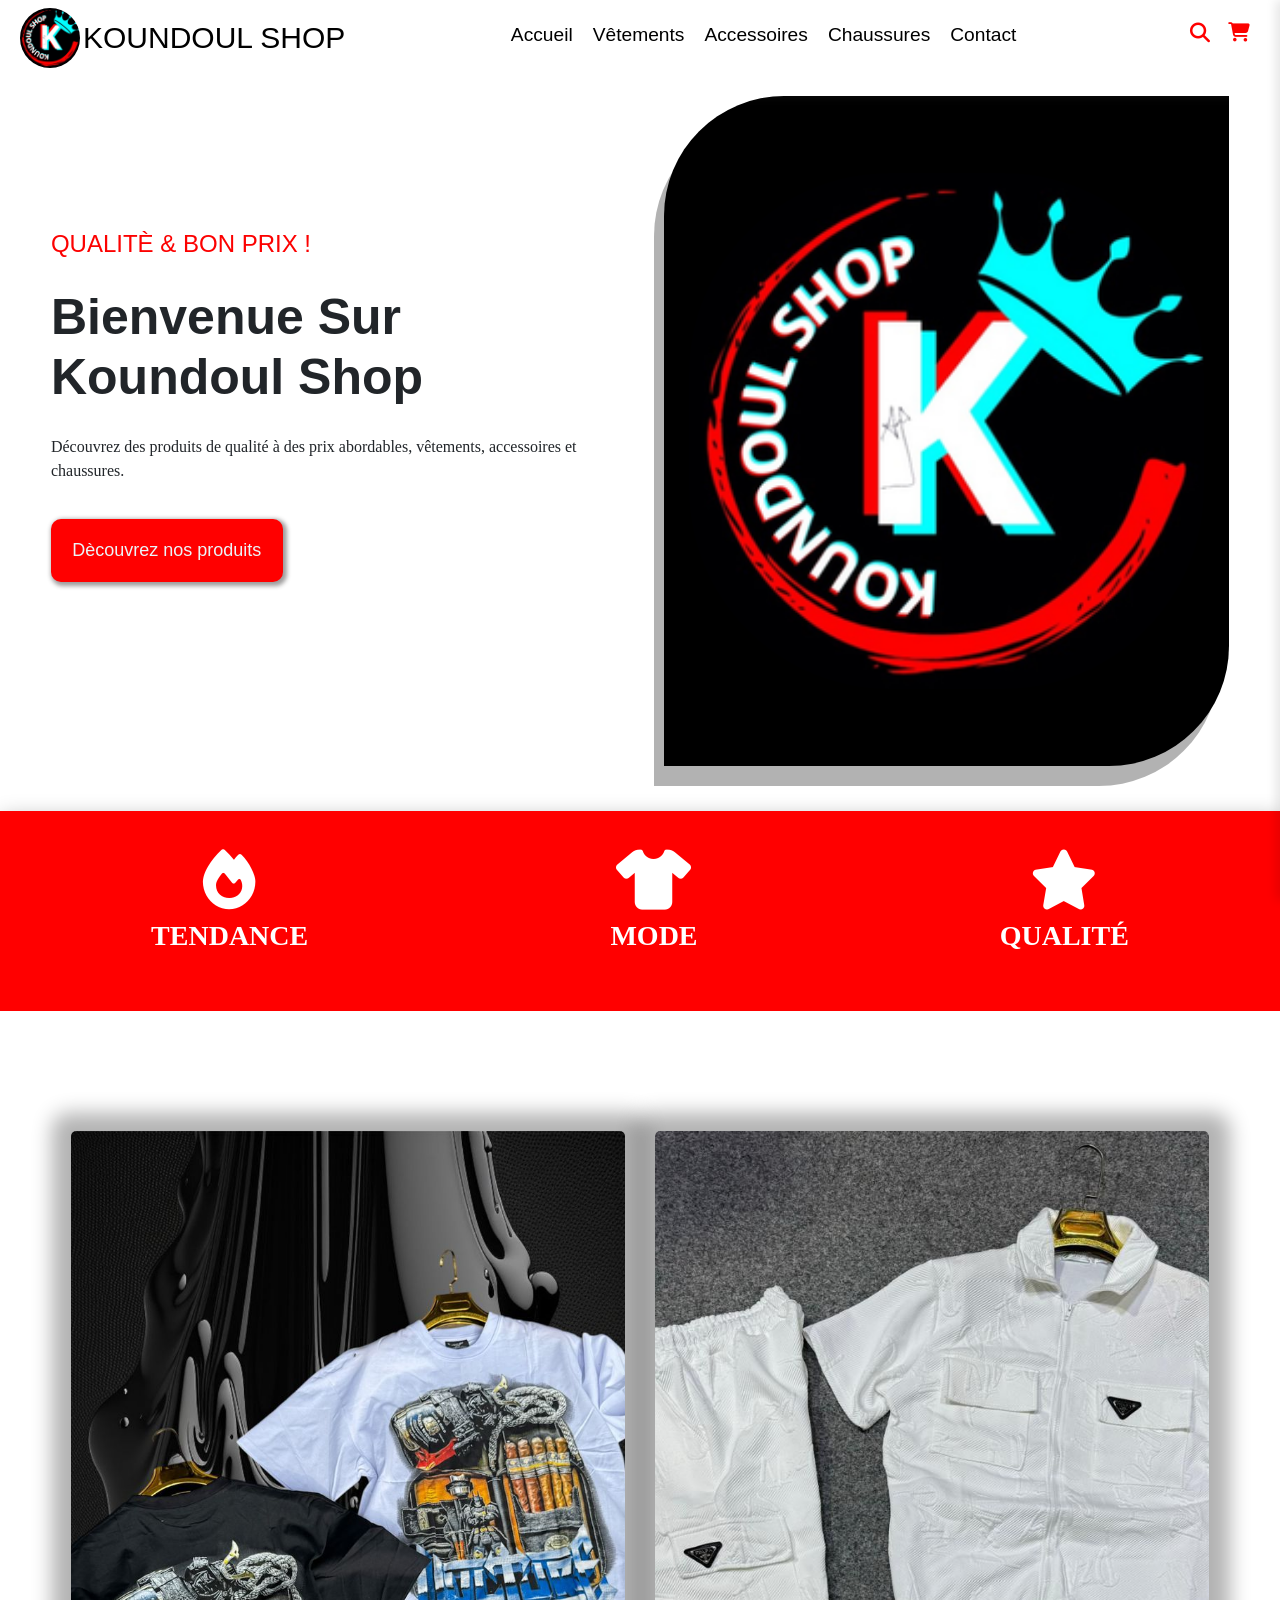
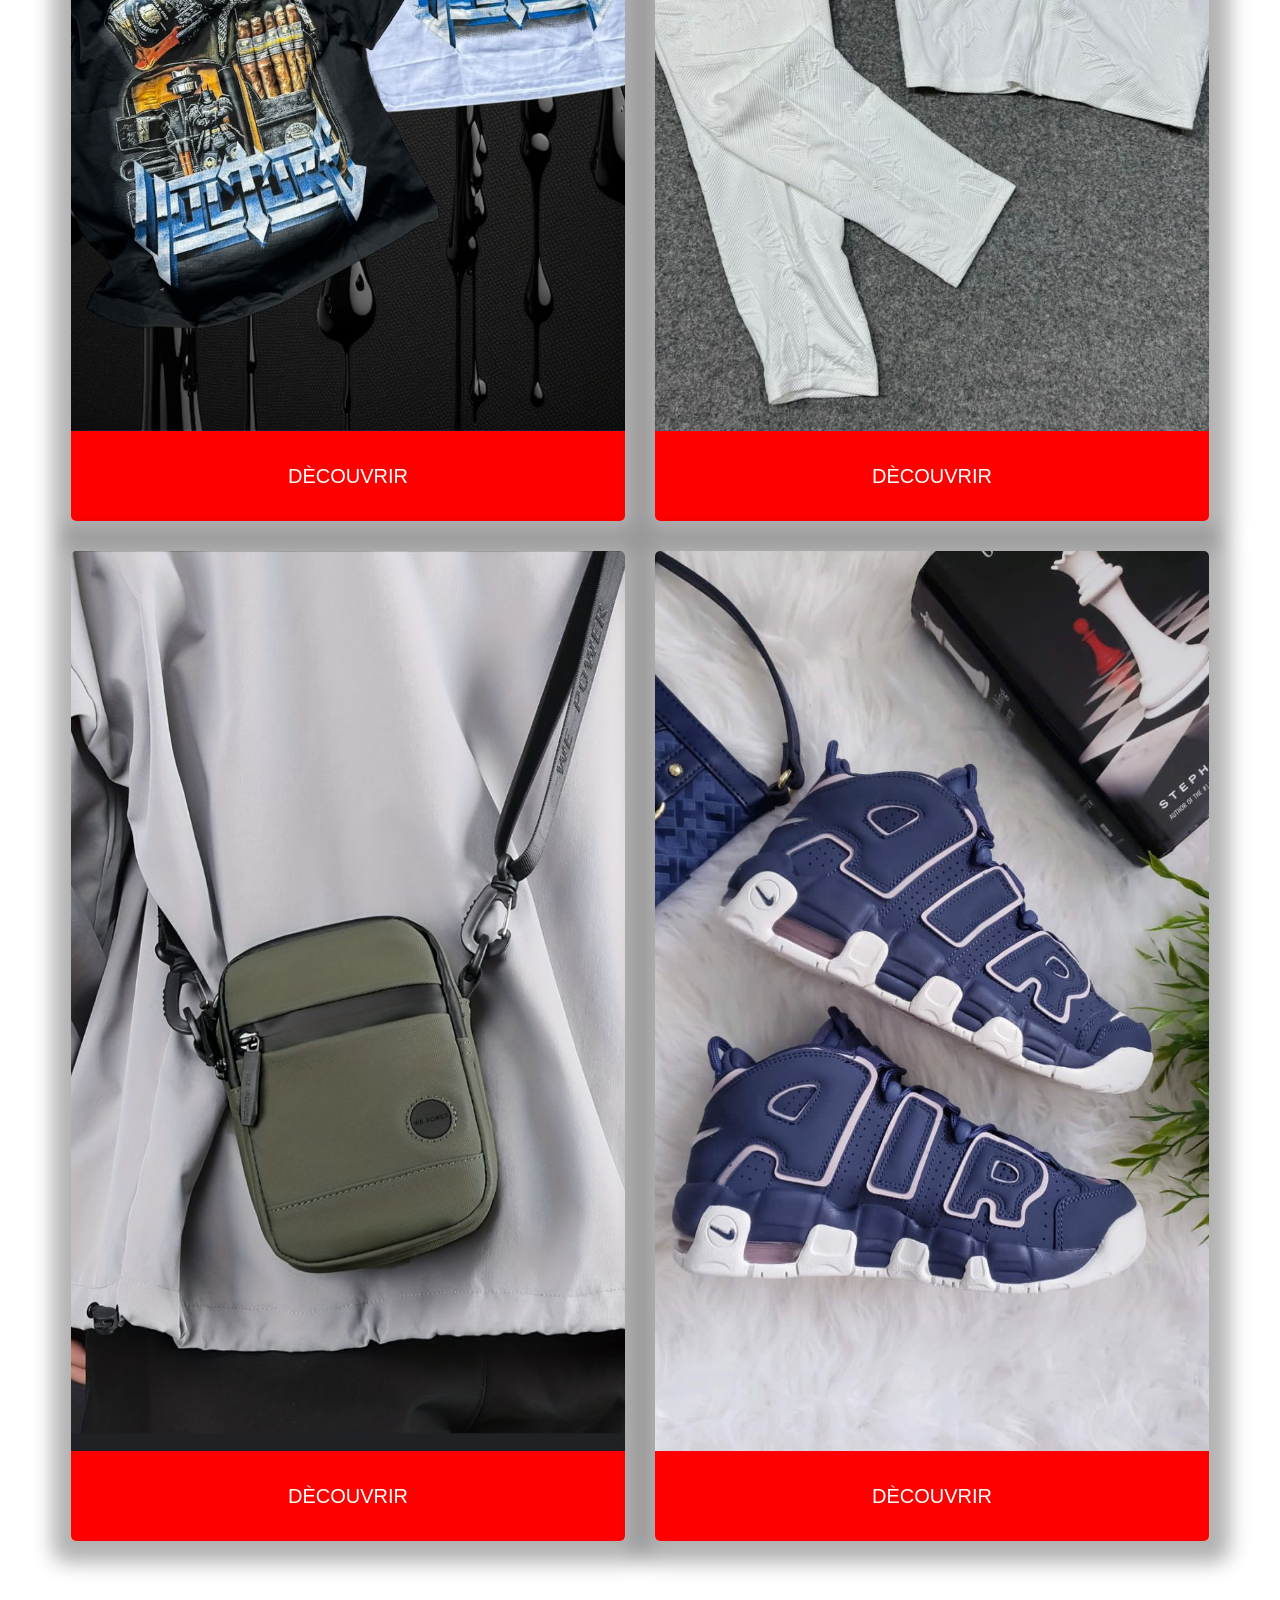
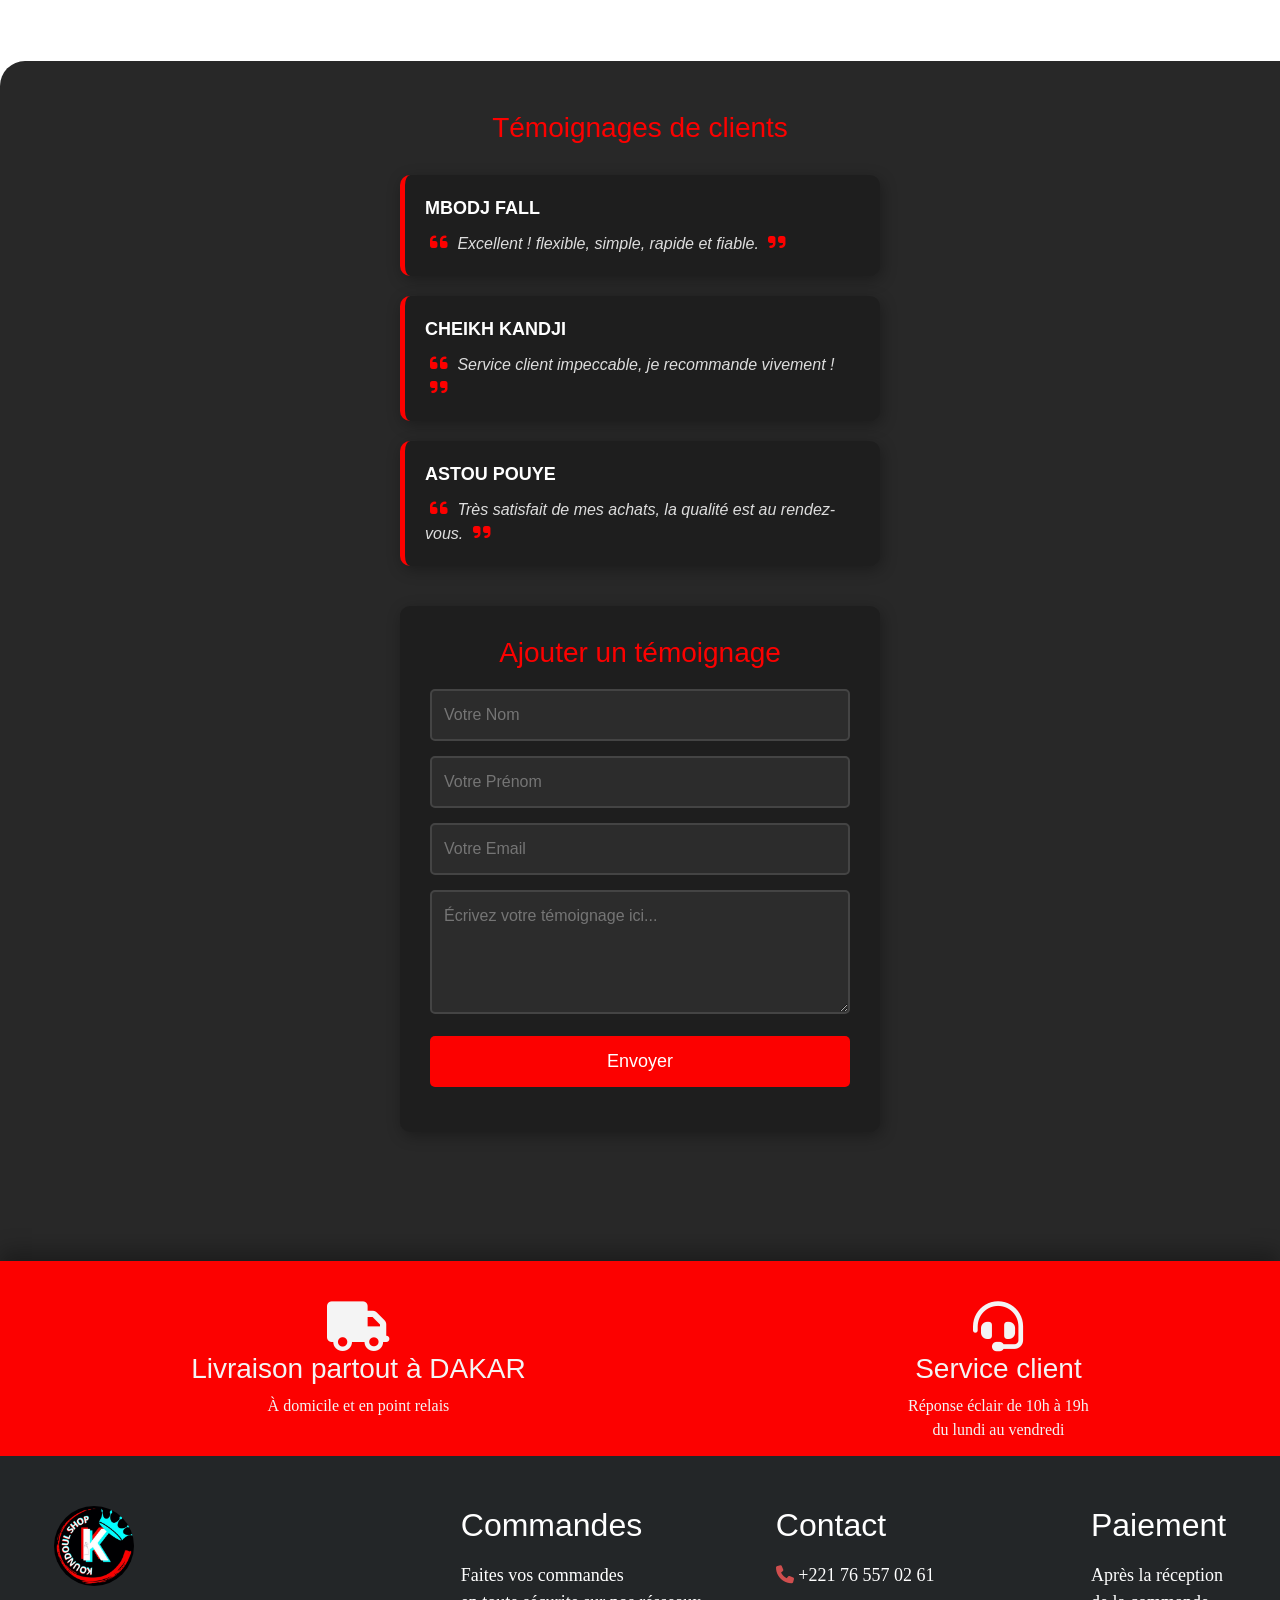
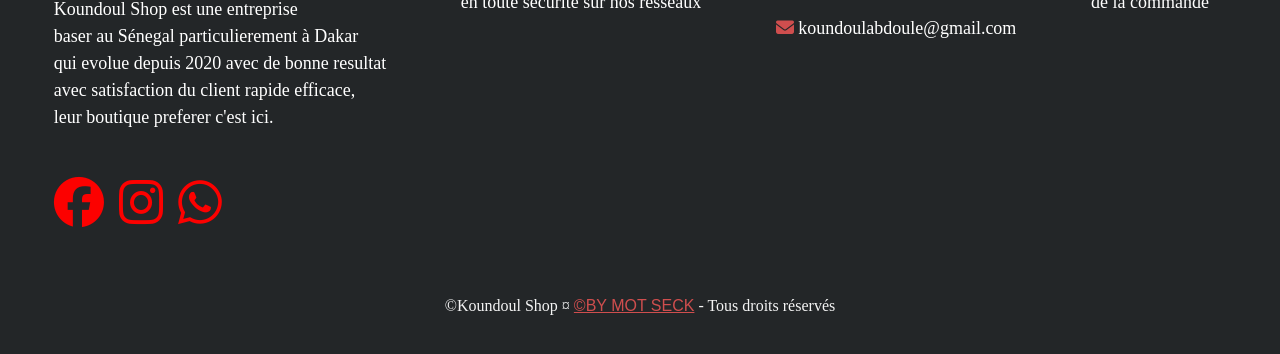
==== index.html @ 7e9d6e84 "ajout" ====
<!DOCTYPE html>
<html lang="fr">
<head>
    <meta charset="UTF-8">
    <meta name="viewport" content="width=device-width, initial-scale=1.0">
    <title>Koundoul Shop</title>
    <link rel="icon" href="photo/icon_koundoul_Shop.ico" type="image/x-icon">
    <link rel="stylesheet" href="css/global.css">
    <link rel="stylesheet" href="css/header.css">
    <link rel="stylesheet" href="css/footer.css">
    <link rel="stylesheet" href="css/accueil.css">
    <link rel="stylesheet" href="https://cdnjs.cloudflare.com/ajax/libs/font-awesome/6.5.1/css/all.min.css">
    <link rel="stylesheet" href="https://cdn.jsdelivr.net/npm/bootstrap@5.3.0/dist/css/bootstrap.min.css">
    <link rel="preconnect" href="https://fonts.googleapis.com">
    <link rel="preconnect" href="https://fonts.gstatic.com" crossorigin>
    <link href="https://fonts.googleapis.com/css2?family=Poppins:wght@300;400;700&display=swap" rel="stylesheet">

</head>
<body>
    <!-- En-tête  -->
    <header >
        <div class="header_button_link">
        <div class="logo_name">
            <div><a href="pages/pageAccueil.php"><img src="photo/icon_koundoul_Shop.ico" alt="Logo de Koundoul Shop" class="logo" ></a></div>
            <h1><a href="pages/pageAccueil.php">KOUNDOUL SHOP</a></h1>
        </div>
        <div>
            <nav>
                <ul class="link_button_position">
                    <li><a href="pages/pageAccueil.php">Accueil</a></li>
                    <li><a href="pages/pageVetement.php"></i> Vêtements</a></li>
                    <li><a href="pages/pageAccessoires.php"></i> Accessoires</a></li>
                    <li><a href="pages/pageChaussures.php"></i> Chaussures</a></li>
                    <li><a href="#contact"></i> Contact</a></li>
                </ul>
           </nav>            
        </div>
        <div>
            <ul class="link_button_position">
                <li>
                    <div class="search-container">
                        <i class="fas fa-search search-icon" id="search-toggle"></i>
                        <!-- Tiroir de recherche -->
                        <div id="searchDrawer" class="search-drawer">
                            <div class="search-header">
                                <i class="fas fa-search search-icon"></i>
                                <input type="text" id="searchInput" placeholder="Rechercher un produit...">
                                <i class="fas fa-times close-search" onclick="closeSearchDrawer()"></i>
                            </div>
                            <div class="search-content">
                                <div class="search-results" id="searchResults"></div>
                            </div>
                            <div class="search-footer">
                                <p>🔥 Trouvez votre style avec Koundoul Shop ! 🔥</p>
                            </div>
                        </div>
                        <!-- Overlay pour assombrir l’écran -->
                        <div id="searchOverlay" class="search-overlay" onclick="closeSearchDrawer()"></div>
                    </div>
                </li>
                <li><a href="pages/pagePanier.php"><i class="fas fa-shopping-cart"></i></a></li>
            </ul>
        </div>
        <div class="mobile-link">
        <!-- Barre de recherche pour mobile -->
        <div class="search-container-mobile">
            <i class="fas fa-search search-icon" id="search-toggle-mobile" onclick="openSearchDrawerMobile()"></i>
            
            <!-- Tiroir de recherche -->
            <div id="searchDrawerMobile" class="search-drawer-mobile">
                <div class="search-header">
                    <i class="fas fa-search search-icon"></i>
                    <input type="text" id="searchInputMobile" placeholder="Rechercher un produit...">
                    <i class="fas fa-times close-search" onclick="closeSearchDrawerMobile()"></i>
                </div>
                <div class="search-content">
                    <div class="search-results" id="searchResultsMobile"></div>
                </div>
                <div class="search-footer">
                    <p>🔥 Trouvez votre style avec Koundoul Shop ! 🔥</p>
                </div>
            </div>
            <script>
                // Gestion du tiroir de recherche mobile
                function openSearchDrawerMobile() {
                    document.getElementById("searchDrawerMobile").classList.add("active");
                    document.getElementById("searchOverlayMobile").classList.add("active");
                    document.body.classList.add("no-scroll");
                }
                
                function closeSearchDrawerMobile() {
                    document.getElementById("searchDrawerMobile").classList.remove("active");
                    document.getElementById("searchOverlayMobile").classList.remove("active");
                    document.body.classList.remove("no-scroll");
                }
                
                // Recherche dynamique
                document.getElementById("searchInputMobile").addEventListener("input", async function () {
                    const query = this.value.trim();
                    const searchResults = document.getElementById("searchResultsMobile");
                    
                    if (query.length === 0) {
                        searchResults.innerHTML = "";
                        return;
                    }
                    
                    try {
                        const response = await fetch(`http://localhost:5000/search?query=${query}`);
                        const products = await response.json();
                        
                        if (products.length === 0) {
                            searchResults.innerHTML = "<p style='padding:10px;'>Aucun produit trouvé</p>";
                            return;
                        }
                        
                        searchResults.innerHTML = products.map(product => `
                            <div class="result-item" ">
                                <a href="product.html?image=${product.image}&nom=${product.nom}&prix=${product.prix}">
                                    <img src="${product.image}" alt="${product.nom}">
                                    <span>${product.nom} - ${product.prix} FCFA</span>
                                </a>
                            </div>
                        `).join("");
                    } catch (error) {
                        console.error("Erreur lors de la recherche :", error);
                    }
                });
                </script>
        </div>
        <!-- Icône du menu mobile (trois barres) -->
        <div class="menu-icon" onclick="openMenu()">
            <i class="fas fa-bars"></i>
        </div>
        </div>
        <!-- Menu mobile caché au départ -->
        <div id="mobile-menu" class="mobile-menu">
            <div class="close-btn" onclick="closeMenu()">&times;</div>
            <div>
                <ul class="mobile-menu_link">
                    <li><a href="pages/pageAccueil.php"><i class="fas fa-home"></i> Accueil</a></li>
                    <li><a href="pages/pageVetement.php"><i class="fas fa-tshirt"></i> Vêtements</a></li>
                    <li><a href="pages/pageAccessoires.php"><i class="fas fa-cogs"></i> Accessoires</a></li>
                    <li><a href="pages/pageChaussures.php"><i class="fas fa-shoe-prints"></i> Chaussures</a></li>
                    <li><a href="pages/pagePanier.php"><i class="fas fa-shopping-cart"></i> Panier</a></li>
                </ul>
            </div>
            <div>
                <ul>
                    <li><a href="#contact"><i class="fas fa-address-book"></i> Contact</a></li>
                    <li><a href="#aboutUs"><i class="fas fa-info-circle"></i> À propos</a></li>
                </ul>
            </div>
        </div>


        </div>
    </div>
    </header>

    <div class="aside_welcome reveal">
        <div class="aside_welcome_text">
            <h4>QUALITÈ & BON PRIX !</h4>
            <h1>Bienvenue Sur Koundoul Shop</h1>
            <p>Découvrez des produits de qualité à des prix abordables, vêtements, accessoires et chaussures.</p>
            <a href="#galery">
                <button>Dècouvrez nos produits</button>
            </a>
        </div>
        <div class="aside_welcome_image"><img src="photo/icon_koundoul_Shop.ico" alt="logo de Koundoul Shop"></div>
    </div>
    <div class="bande_rouge reveal">
        <div class="bande_slide active">
            <div class="bande_item">
                <i class="fas fa-fire"></i>  
                <p>TENDANCE</p>
            </div>
        </div>
        <div class="bande_slide">
            <div class="bande_item">
                <i class="fas fa-tshirt"></i>  
                <p>MODE</p>
            </div>
        </div>
        <div class="bande_slide">
            <div class="bande_item">
                <i class="fas fa-star"></i> 
                <p>QUALITÉ</p>
            </div>
        </div>
            <!-- Indicateurs -->
        <div class="bande_rouge_dots">
            <span class="bande_rouge_dot"></span>
            <span class="bande_rouge_dot"></span>
            <span class="bande_rouge_dot"></span>
        </div>
    </div>
    <div class="container_black reveal" id="galery">
        <div class="container_galery reveal">
            <div class="container_galery_div reveal">
                <div class="container_galery_div_pic">
                    <a href="pages/pageVetement.php"><img src="photo/vetements/t-shirt/T-SHIRT.jpg" alt="PIC T-SHIRT" ></a>
                </div>
                <div class="container_galery_div_link">
                    <a href="pages/pageVetement.php">
                       <button>DÈCOUVRIR</button>
                    </a>
                </div>
            </div>
            <div class="container_galery_div reveal">
                <div class="container_galery_div_pic">
                    <a href="pages/pageVetement.php"><img src="photo/vetements/tenu/ENSEMBLE.jpg" alt="PIC ENSEMBLE" ></a>
                </div>
                <div class="container_galery_div_link">
                    <a href="pages/pageVetement.php">
                        <button>DÈCOUVRIR</button>
                    </a>
                </div>
            </div>
            <div class="container_galery_div reveal">
                <div class="container_galery_div_pic">
                    <a href="pages/pageAccessoires.php"><img src="photo/accessoires/accessoires-1.jpg" alt="PIC Accessoires" ></a>
                </div>
                <div class="container_galery_div_link">
                    <a href="pages/pageAccessoires.php">
                        <button>DÈCOUVRIR</button>
                    </a>
                </div>
            </div>
            <div class="container_galery_div reveal">
                <div class="container_galery_div_pic">
                    <a href="pages/pageChaussures.php"><img src="photo/chaussures/chaussures-11.jpg" alt="PIC Chaussures" ></a>
                </div>
                <div class="container_galery_div_link">
                    <a href="pages/pageChaussures.php">
                        <button>DÈCOUVRIR</button>
                    </a>
                </div>
            </div>
        </div>
    </div>
    <!-- Section Témoignages -->
    <section class="testimonial-section reveal">
        <div class="testimonial-container">
            <h2 class="testimonial-title">Témoignages de clients</h2>

            <div class="testimonial-cards reveal">
                <div class="testimonial-card">
                    <div class="testimonial-client-name">MBODJ FALL</div>
                    <div class="testimonial-text">
                        <i class="fas fa-quote-left"></i>
                        Excellent ! flexible, simple, rapide et fiable.
                        <i class="fas fa-quote-right"></i>
                    </div>
                </div>
                <div class="testimonial-card reveal">
                    <div class="testimonial-client-name">CHEIKH KANDJI</div>
                    <div class="testimonial-text">
                        <i class="fas fa-quote-left"></i>
                        Service client impeccable, je recommande vivement !
                        <i class="fas fa-quote-right"></i>
                    </div>
                </div>
                <div class="testimonial-card reveal">
                    <div class="testimonial-client-name">ASTOU POUYE</div>
                    <div class="testimonial-text">
                        <i class="fas fa-quote-left"></i>
                        Très satisfait de mes achats, la qualité est au rendez-vous.
                        <i class="fas fa-quote-right"></i>
                    </div>
                </div>
            </div>

            <!-- Formulaire de témoignage -->
            <div class="testimonial-form reveal" id="testimonial-form">
                <h3>Ajouter un témoignage</h3>
                <form id="testimonial-form-content">
                    <input type="text" name="nom" id="nom" placeholder="Votre Nom" required>
                    <input type="text" name="prenom" id="prenom" placeholder="Votre Prénom" required>
                    <input type="email" name="email" id="email" placeholder="Votre Email" required>
                    <textarea name="testimonial" id="testimonial" rows="4" placeholder="Écrivez votre témoignage ici..." required></textarea>
                    <input type="submit" value="Envoyer" id="submit-testimonial" />
                </form>
            </div>

            <!-- Message de remerciement caché au départ -->
            <div id="thank-you-message" style="display: none;">
                <h3>Merci pour votre avis !</h3>
                <p>Votre témoignage a bien été envoyé. Nous apprécions votre contribution.</p>
            </div>
        </div>
        <script defer>
            document.getElementById('testimonial-form-content').addEventListener('submit', async function (event) {
            event.preventDefault();

            const nom = document.getElementById('nom').value;
            const prenom = document.getElementById('prenom').value;
            const email = document.getElementById('email').value;
            const testimonial = document.getElementById('testimonial').value;

            const response = await fetch('http://localhost:5000/api/testimonials/add', {
                method: 'POST',
                headers: { 'Content-Type': 'application/json' },
                body: JSON.stringify({ nom, prenom, email, testimonial })
            });

            const result = await response.json();
            
            if (response.ok) {
                document.getElementById('testimonial-form').style.display = 'none';
                document.getElementById('thank-you-message').style.display = 'block';
            } else {
                alert(result.error);
            }
        });
        </script>
    </section>
    <script defer>
            // slider du barre rouge 
            document.addEventListener("DOMContentLoaded", function () {
                const slides = document.querySelectorAll('.bande_slide');
                const dots = document.querySelectorAll('.bande_rouge_dot');
                let currentIndex = 0;

                function changeSlide() {
                    // Supprime la classe "active" de l'élément actuel
                    slides[currentIndex].classList.remove('active');
                    dots[currentIndex].classList.remove('active');

                    // Passe à l'élément suivant
                    currentIndex = (currentIndex + 1) % slides.length;

                    // Ajoute la classe "active" au nouvel élément
                    slides[currentIndex].classList.add('active');
                    dots[currentIndex].classList.add('active');
                }

                // Change d'élément toutes les 2 secondes
                setInterval(changeSlide, 3500);
            });
    </script>
    <footer>
        <div class="div_footer_section_horizontal reveal">
            <div class="slide active">
                <div class="div_footer_section_horizontal_delivery">
                    <div class="div_footer_section_horizontal_delivery_icon">
                        <i class="fas fa-truck"></i>
                    </div>
                    <h3>Livraison partout à DAKAR</h3>
                    <p>À domicile et en point relais</p>
                </div>
            </div>
            
            <div class="slide reveal">
                <div class="div_footer_section_horizontal_client">
                    <div class="div_footer_section_horizontal_client_icon">
                        <i class="fas fa-headset"></i>
                    </div>
                    <h3>Service client</h3>
                    <p>Réponse éclair de 10h à 19h <br> du lundi au vendredi</p>
                </div>
            </div>
        </div>
        
        <!-- Indicateurs -->
        <div class="dots reveal">
            <span class="dot active"></span>
            <span class="dot"></span>
        </div>
        
        
        <div class="div_footer_section_link reveal">
            <div class="div_footer_section_link_aboutUs">
                <a href="pages/pageAccueil.php" id="aboutUs"><img src="photo/icon_koundoul_Shop.ico" alt="logo"  class="div_footer_section_link_aboutUs_logo"></a>
                <p>Koundoul Shop est une entreprise <br>baser au Sénegal particulierement à Dakar <br>qui evolue depuis 2020 avec de bonne resultat <br> avec satisfaction du client rapide efficace,<br>  leur boutique preferer c'est ici.</p>
                <div class="div_footer_section_link_aboutUs_reseau">
                    <a href="https://www.facebook.com/profile.php/?id=100089276384539" target="_blank"><i class="fab fa-facebook"></i></a>
                    <a href="https://www.instagram.com/koun_doulshop/" target="_blank"><i class="fab fa-instagram"></i></a>
                    <a href="https://api.whatsapp.com/send/?phone=221765570261" target="_blank"><i class="fab fa-whatsapp"></i></a>
                </div>
            </div>
            <div class="div_footer_section_link_commandes">
                <h2>Commandes</h2>
                <p>Faites vos commandes <br>en toute sécurite sur nos résseaux</p>
            </div>
            <div class="div_footer_section_link_contact">
                <h2 id="contact">Contact</h2>
                <p><i class="fas fa-phone"></i> +221 76 557 02 61</p>
                <p><i class="fas fa-envelope"></i> koundoulabdoule@gmail.com</p>
            </div>
            <div class="div_footer_section_link_payment">
                <h2>Paiement</h2>
                <p>Après la réception <br>de la commande</p>
            </div>
        </div>
        <div class="div_footer_sign">
            <p>&copy;Koundoul Shop ¤ <a href="mailto:motseck07@gmail.com">&copy;BY MOT SECK</a> - Tous droits réservés</p>
        </div>
    </footer> 
    <script src="javascript/header.js" defer></script>
    <script src="javascript/slider.js" defer></script>
    <script>
        document.addEventListener("DOMContentLoaded", () => {
        const reveals = document.querySelectorAll('.reveal');

        const observer = new IntersectionObserver((entries, observer) => {
            entries.forEach(entry => {
            if (entry.isIntersecting) {
                entry.target.classList.add('visible');
                observer.unobserve(entry.target); // Ne l'observe plus → pas de disparition
            }
            });
        });
        reveals.forEach(el => {
        observer.observe(el);
        });
        });
    </script>
</body>
</html>
---- css/global.css ----
/* Réinitialiser les styles par défaut */
* {
    margin: 0;
    padding: 0;
    box-sizing: border-box;
    font-family: 'Franklin Gothic Medium', 'Arial Narrow', Arial, sans-serif;
}
h1,h2,h3,h4,h5,h6{
    font-family: 'Franklin Gothic Medium', 'Arial Narrow', Arial, sans-serif;
}
p{font-family: Georgia, 'Times New Roman', Times, serif;}
/* Body */
body {
    font-family:'Gill Sans', 'Gill Sans MT', Calibri, 'Trebuchet MS', sans-serif;
    background-color: #ecf4f7;
    color: #161819;
    width: 100%;
    animation: fadeIn 1s ease-in;
}
@keyframes fadeIn {
    from {
      opacity: 0;
      transform: translateY(30px);
    }
    to {
      opacity: 1;
      transform: translateY(0);
    }
  }
.reveal {
    opacity: 0;
    transform: translateY(16px);
    transition: opacity 0.8s ease, transform 0.8s ease;
}
  
.reveal.visible {
    opacity: 1;
    transform: translateY(0);
}
---- css/header.css ----
/* Header */
.logo{
    height: 60px;
    border-radius: 40px;
    
}
.logo_name{
    display: flex;
    flex-direction: row;
    justify-content: center;
    align-items: center;
    gap: 3px;


}
.logo_name h1 a{
    font-size: 30px;
    text-decoration: none;
    color: #000000;

}
.mobile-link{
    display: none;
}
@media(max-width: 768px){
    .logo_name h1 a{
        font-size: 18px;
        text-decoration: none;
        color: #000000;

    
    }
    .mobile-link{
        display: flex;
        flex-direction: row;
        gap: 10px;
        align-items: flex-end;
        justify-content: center;
    }
    .logo{
        height: 40px;
        border-radius: 40px;
    }
    header{
        height: 59px;
        margin-bottom: 0px;
    }

}
    

.header_button_link{
    background-color: #ffffff;
    color: #000000;
    padding: 8px 20px;
    display: flex;
    flex-direction: row;
    flex-wrap: nowrap;
    justify-content: space-between;
    align-items: center;
    position: sticky;
    transition: all 0.3s ease;
    top:0;
    width: 100%;
    box-shadow: 1px 6px 20px rgba(255, 255, 255, 0.3);
}
header{
    margin-bottom: 20px;
    top: 0;
    position: sticky;
    z-index: 123400;

}

.link_button_position{
    display: flex;
    flex-direction:row ;
    list-style: none;
    /* gap: 12px; */
    margin: 0;
    padding: 0;
}
 /* barre de navigation style des button  */
 .link_button_position a{
    text-decoration: none;
    color: #000000;
    font-family:'Franklin Gothic Medium', 'Arial Narrow', Arial, sans-serif  ;
    font-size: larger;
    padding: 10px;
}
.link_button_position a i{
    color: #FC0100;
}
.link_button_position li{ 
    position: relative;
    padding-bottom: 5px; /* Espace pour la barre */
    overflow: hidden;/* Empêche la barre de dépasser */
} 
.link_button_position li::after {
    content: "";
    position: absolute;
    left: 0;
    bottom: 0;
    width: 0%;
    height: 3px;
    background-color: #FC0100;
    transition: width 0.3s ease-in-out;
}

.link_button_position li:hover::after {
    width: 100%;
} 
 /* Fonction de recherche de produits  */

 .search-container{ 
    position: relative;
    padding-bottom: 5px; /* Espace pour la barre */
} 
.search-container::after {
    content: "";
    position: absolute;
    left: 0;
    bottom: 0;
    width: 0%;
    height: 3px;
    background-color: #FC0100;
    transition: width 0.3s ease-in-out;
}
.search-container :hover::after {
    width: 100%;
} 
.search-icon {
    font-size: 20px;
    padding: 4px 8px;
    color: #ff0000;
    cursor: pointer;
    transition: color 0.3s ease;
}

/* ======= Tiroir de recherche ======= */
.search-drawer {
    position: fixed;
    top: 0;
    right: -100%; /* Caché par défaut */
    width: 500px;
    height: 100vh;
    background: #fff;
    box-shadow: -4px 0 10px rgba(0, 0, 0, 0.2);
    display: flex;
    flex-direction: column;
    transition: right 0.3s ease-in-out;
    z-index: 1100;
}

/* Quand le tiroir est actif */
.search-drawer.active {
    right: 0;
}

/* En-tête de la recherche */
.search-header {
    display: flex;
    align-items: center;
    padding: 15px;
    background: #ffffff;
    color: rgb(14, 0, 0);
    border-bottom: 1px solid rgba(128, 128, 128, 0.587);

}
.search-header input:focus{
    outline: none;
}

.search-header input {
    flex: 1;
    padding: 10px;
    border: none;
    border-radius: 5px;
    font-size: 16px;
}

/* Icône de fermeture */
.close-search {
    font-size: 22px;
    cursor: pointer;
    padding: 10px;
    transition: color 0.3s ease;
    color: #ff0000;
}


/* Contenu des résultats */
.search-content {
    flex-grow: 1;
    overflow-y: auto;
    padding: 15px;
}

/* Style des résultats */
.search-results {
    display: flex;
    flex-direction: column;
    gap: 10px;
    height: 100%;
    width: 100%;
}

.search-results div {
    display: flex;
    align-items: center;
    padding: 10px;
    background-color: #ffffff;
    font-family:'Gill Sans', 'Gill Sans MT', Calibri, 'Trebuchet MS', sans-serif;
    text-transform: capitalize;
    border-radius: 5px;
    transition: background 0.2s ease;
    cursor: pointer;
}

.search-results div:hover {
    background: #ff0000;
}
.search-results div:active {
    background: #a80000;
}

/* Images des résultats */
.search-results img {
    width: 50px;
    height: 50px;
    object-fit: cover;
    border-radius: 5px;
    margin-right: 10px;
}

/* Pied de page du tiroir */
.search-footer {
    padding: 15px;
    background: #ffffff;
    color: rgb(0, 0, 0);
    text-align: center;
    font-size: 14px;
    border-top: 1px solid rgba(111, 97, 97, 0.406);
}

/* Overlay assombri */
.search-overlay {
    position: fixed;
    top: 0;
    left: 0;
    width: 100%;
    height: 100%;
    background: rgba(0, 0, 0, 0.7);
    opacity: 0;
    visibility: hidden;
    transition: opacity 0.3s ease-in-out, visibility 0.3s ease-in-out;
    z-index: 1000;
}

/* Quand le tiroir est actif */
.search-overlay.active {
    opacity: 0.5;
    visibility: visible;
}

/* Désactiver le scroll du body quand le tiroir est ouvert */
body.no-scroll {
    overflow: hidden;
}
.search-container-mobile{
    display: none;
}
/* ======= Responsive mobile ======= */
@media (max-width: 768px) {
    .search-container-mobile{
        display: block;
    }
    .search-drawer-mobile {
        position: fixed;
        top: 0;
        right: -100%; /* Caché par défaut */
        width: 100%;
        height: 100vh;
        background: #fbfbfb;
        box-shadow: -4px 0 10px rgba(0, 0, 0, 0.2);
        display: flex;
        flex-direction: column;
        transition: right 0.3s ease-in-out;
        z-index: 1100;
    }
    /* Quand le tiroir est actif */
    .search-drawer-mobile.active {
    right: 0;
    }
    .search-content {
        flex-grow: 1;
        overflow-y: auto;
        padding: 15px;
    }
    .result-item a{
        text-decoration: none;
        color: #000000;
    }
    
    /* Style des résultats */
    .search-results {
        display: flex;
        flex-direction: column;
        gap: 10px;
        height: 100%;
        width: 100%;
    }
    .search-results div {
        display: flex;
        align-items: center;
        padding: 10px;
        border-radius: 5px;
        transition: background 0.2s ease;
        cursor: pointer;
    }
    
    .search-results div:hover {
        background: #f8f8f8;
    }
    
    .search-results img {
        width: 50px;
        height: 50px;
        object-fit: cover;
        border-radius: 5px;
        margin-right: 10px;
    }
}


/* ======= Menu mobile ======= */
/* ======= Désactiver le scroll du body quand le menu est ouvert ======= */
body.no-scroll {
    overflow: hidden;
}

/* ======= Arrière-plan assombri ======= */
.overlay {
    position: fixed;
    top: 0;
    left: 0;
    width: 100%;
    height: 100%;
    background: rgba(0, 0, 0, 0.7); /* Assombri */
    opacity: 0;
    visibility: hidden;
    transition: opacity 0.3s ease-in-out, visibility 0.3s ease-in-out;
    z-index: 500;
}
 /* icon du menu avant clic  */
 .menu-icon{
    display: none;
 }
 .menu-icon i{
    color: #ff0000;
    font-size: 20px;
 }
/* Styles du menu mobile */
.mobile-menu {
    position: fixed;
    top: 0;
    right: -100%;
    width: 100%;
    height: 100vh;
    background: #fff;
    box-shadow: -4px 0 10px rgba(0, 0, 0, 0.1);
    display: flex;
    flex-direction: column;
    padding: 20px;
    transition: right 0.3s ease-in-out;
    z-index: 1000;
}

/* Animation pour afficher le menu */
.mobile-menu.active {
    right: 0;
}

/* Bouton de fermeture */
.close-btn {
    align-self: flex-end;
    font-size: 30px;
    cursor: pointer;
    color: #282828;
    transition: color 0.3s ease;
    padding: 5px;
}

.close-btn {
    color: #FC0100;
}

/* Liens du menu */
.mobile-menu ul {
    list-style: none;
    padding: 0;
    margin-top: 20px;
}

.mobile-menu ul li {
    margin: 10px 0;
}

.mobile-menu ul li a {
    text-decoration: none;
    font-size: 18px;
    font-weight: bold;
    color: #282828;
    display: flex;
    align-items: center;
    gap: 10px;
    padding: 10px;
    transition: background 0.3s ease, color 0.3s ease;
    border-radius: 8px;
}

.mobile-menu ul li a:active {
    background: #FC0100;
    color: #fff;
}

/* Icônes */
.mobile-menu ul li a i {
    font-size: 20px;
    color: #FC0100;
}

/* Séparation entre les sections */
.mobile-menu > div {
    border-top: 1px solid;
    padding-bottom: 10px;
    margin-bottom: 10px;
}

/* ======= Affichage du menu actif ======= */
.overlay.active {
    opacity: 1;
    visibility: visible;
    width: 100%;
}


/* ======= Bouton fermeture ======= */

.close-btn:active{
    color: #ff0000;
}

/* ======= Liste des liens ======= */





.mobile-menu_link a:active {
    background-color: #00FFFF;
    border-radius: 5px;
}

/* ======= Affichage menu uniquement sur mobile ======= */
@media screen and (max-width: 768px) {
    .menu-icon {
        display: block;
    }

    .link_button_position {
        display: none;
    }
}
---- css/footer.css ----
/* footer sur pc  */
@media (min-width: 769px){
    footer{
        display: flex;
        flex-direction: column;
        width: 100%;
    }
    .div_footer_section_horizontal{
        display: flex;
        flex-direction: row;
        justify-content: space-around;
        background-color:#FC0100;
        text-align: center;
        height: 194.79px;
        width: 100%;
        color: #f4f4f4;
        box-shadow: 0px -10px 20px rgba(0, 0, 0, 0.3);
    
    } 
    .div_footer_section_link{
        background-color: #232628;
        display: flex;
        flex-direction: row;
        justify-content: space-around;
        width: 100%;
        height: 418.29px;
        padding: 50px 20px;
        gap: 7px;
        color: #ffffff;
        font-size: large;
    }
    .div_footer_section_link p{
        padding-top: 10px ;
    }
    .div_footer_section_link_aboutUs p{
       padding-bottom: 30px;
    }
    .div_footer_section_link_aboutUs  a{
        padding-right: 10px;
        color: #FC0100;
    }
    .div_footer_section_link_contact p i{
        color: #cf4e4e;
        
    }
    .div_footer_sign{
        background-color:#232628;
        display: flex;
        flex-direction: row;
        width: 100%;
        flex-wrap: nowrap;
        justify-content: center;
        gap: 10px;
        align-items: center;
        height: 33px;
        padding:40px 50px;
        color: #f4f4f4;
        box-shadow: -1px -1px 20px rgba(0, 0, 0, 0.3);
    }
    
    .div_footer_sign a{
        color: #cf4e4e;
    
    }
    .div_footer_section_link_aboutUs_logo{
        height: 80px;
        border-radius: 40px;
    }
    .div_footer_section_horizontal_delivery_icon i{
        padding-top: 40px;
        font-size: 50px;
    }
    .div_footer_section_horizontal_client_icon i{
        padding-top: 40px;
        font-size: 50px;
    }
    .div_footer_section_link_aboutUs_reseau a i{
        font-size: 50px;
        margin-bottom: 30px;
    }
}
@media (max-width: 768px){
        .div_footer_section_link{
            background-color:#232628;
            display: flex;
            flex-direction: column;
            justify-content: center;
            align-items: baseline;
            width: 100%;
            height: 378.29;
            padding: 40px;
        }
        .div_footer_section_horizontal{
            display: flex;
            flex-direction: row;
            justify-content: center;
            align-items: center;
            text-align: center;
            background-color:#FC0100;;
            font-size: small;
            gap: 18px;
            height: 194.79px;
            width: 100%;
            box-shadow: -1px -18px 20px rgba(0, 0, 0, 0.3);
    
        }
        .div_footer_sign{
            background-color: #232628;
            display: flex;
            flex-direction: row;
            width: 100%;
            flex-wrap: nowrap;
            justify-content: center;
            gap: 5px;
            font-size: small;
            align-items: center;
            height: 33px;
            box-shadow: -1px -1px 20px rgba(0, 0, 0, 0.3);
        }
    }
/* footer sur mobil  */
@media (max-width: 768px) {
        .div_footer_section_horizontal {
            flex-direction: column;
            text-align: center;
            padding: 20px;
            height: auto;
            color: #ffffff;
        }
    
        .div_footer_section_horizontal div {
            margin-bottom: 15px;
        }
    
        .div_footer_section_link {
            flex-direction: column;
            align-items: center;
            text-align: center;
            padding: 30px 20px;
            gap: 20px;
            color: white;
            background-color: #232628;
        }
        .div_footer_section_link_aboutUs_logo{
            border-radius: 100%;
            padding-bottom: 10px;
        }
        .div_footer_section_link_aboutUs p {
            padding-bottom: 30px;
        }
        .div_footer_section_link_aboutUs_reseau{
            display: flex;
            flex-direction: row;
            justify-content: center;
            justify-items: center;
            gap: 30px;
        }
        .div_footer_section_link_aboutUs_reseau a{
            color: #cf4e4e;
            text-decoration: none;
        }
        .div_footer_section_link_aboutUs a {
            display: flex;
            justify-content: center;
            gap: 10px;
            font-size: 24px;
        }
        .div_footer_section_link_contact p i{
            color: #cf4e4e;
        }
    
        .div_footer_section_link_contact,
        .div_footer_section_link_commandes,
        .div_footer_section_link_payment {
            width: 100%;
        }
    
        .div_footer_sign {
            font-size: small;
            gap: 5px;
            text-align: center;
            padding: 20px;
            color: #ffffff;
        }
        .div_footer_sign a{
            color: #cf4e4e;
    
        }
 }
/* div section horizontale sur mobile */
@media (max-width: 768px) {
        .div_footer_section_horizontal {
            background-color: #FC0100; /* Rouge */
            display: flex;
            justify-content: center;
            align-items: center;
            position: relative;
            height: 230px;
            overflow: hidden;
        }
        .div_footer_section_horizontal_client_icon i, .div_footer_section_horizontal_delivery_icon i{
            font-size: 50px;
        }
        .div_footer_section_horizontal_delivery, .div_footer_section_horizontal_client{
            font-size: 20px;
        }
    
        .slide {
            position: absolute;
            width: 100%;
            opacity: 0;
            transition: opacity 1s ease-in-out;
            text-align: center;
            color: white;
        }
    
        .slide.active {
            opacity: 1;
        }
    
        /* Styles pour les points indicateurs */
        .dots {
            display: flex;
            justify-content: center;
            margin-top: 0px;
            background-color: #FC0100;
        }
    
        .dot {
            width: 10px;
            height: 10px;
            background-color: rgb(255, 255, 255);
            border-radius: 50%;
            margin: 5px;
            transition: background-color 0.3s;
        }
    
        .dot.active {
            background-color: black;
        }
    }
---- css/accueil.css ----
/* content  */
@keyframes fadeIn{
    from{
        opacity : 0 ;
        transform : translateY(40x);
    }
    to{
        opacity : 8 ;
        transform : translateY(0);
    }   
}
.aside_welcome_text{
    padding-bottom: 50px;
    width: 50%;
}
.aside_welcome_text p{
    font-size: lar;
}
.aside_welcome_text button{
    color: #ecf4f7;
    background-color: #ff0000;
    margin-top: 20px;
    width: 231.75px;
    height: 62.59px;
    border-radius: 10px;
    border: none;
    box-shadow: 2px 2px 4px 2px rgba(50, 46, 46, 0.47);
    cursor: pointer;
    font-family:'Franklin Gothic Medium', 'Arial Narrow', Arial, sans-serif;
    font-size: large;
}

.aside_welcome_text button:hover{
    background-color: #cb1b1b;
    transition: background-color 1s ease-in;
}
.aside_welcome_text h1{
    font-family:'Gill Sans', 'Gill Sans MT', Calibri, 'Trebuchet MS', sans-serif;
    font-size: 50px;
    font-weight: bold;
    padding: 20px 0px;
}
.aside_welcome_text h4{
    color: #FC0100;
}
.aside_welcome{
    display: flex;
    flex-direction:row ;
    justify-content: space-around;
    margin: 0px  50.9479px;
    align-items: center;
    gap: 50px;

}
.aside_welcome_image{
    background-color: #000000;
    width: 50%;
    height: 670px;
    border-top-left-radius: 120px;
    border-bottom-right-radius: 120px;
    align-content: center;
    padding: 25px;
    box-shadow:  -10px 20px rgba(0, 0, 0, 0.3);

}
.aside_welcome_image img{
    width: 100%;
    border-radius: 200px;
    height: auto;
    object-fit: cover;
}
@media (max-width: 768px){

.aside_welcome{
    display: flex;
    flex-direction:column ;
    justify-content: space-around;
    margin: 0px ;
    align-items: center;
    gap: 2px;

}
.aside_welcome_text{
    width: 90%;
    margin-top: 90px;
    flex-direction: column;
}
.aside_welcome_image{
    width: 90%;
}



}
/* stylisation du bande rouge pour desktop  */
.bande_rouge {
    background-color: #ff0000; /* Rouge */
    display: flex;
    justify-content: space-around;
    align-items: center;
    width: 100%;
    z-index: 0;
    height: 200px;
    margin-top: 45px;
    padding: 20px 0;
    color: white;
    font-weight: bold;
    font-size: 28px;
    font-family:'Franklin Gothic Medium', 'Arial Narrow', Arial, sans-serif;
    box-shadow: 1px 6px 20px rgba(0, 0, 0, 0.3);

}

.bande_item {
    display: flex;
    flex-direction: column;
    align-items: center;
    gap: 5px;
}

.bande_item i {
    font-size: 60px; /* Taille des icônes */
    transition: all 2s ease;
}
.bande_rouge_dots{
    display: none;
}




/* Bande rouge : Mobile */
@media (max-width: 768px) {
    .bande_rouge {
        display: flex;
        flex-direction: column;
        align-items: center;
        justify-content: center;
        position: relative;
        height: 200px; /* Hauteur ajustée pour mobile */
        overflow: hidden;
    }

    .bande_slide {
        position: absolute;
        opacity: 0; /* Tous les éléments sont invisibles par défaut */
        transition: opacity 1s ease-in-out;
    }

    .bande_slide.active {
        opacity: 1; /* L'élément actif devient visible */
    }

    .bande_item i {
        font-size: 50px;
        margin-bottom: 5px;
    }

    .bande_item p {
        font-size: 20px;
    }

    /* Points indicateurs */
    .bande_rouge_dots {
        display: flex;
        justify-content: center;
        position: absolute;
        bottom: 10px;
    }

    .bande_rouge_dot {
        height: 10px;
        width: 10px;
        background-color: rgb(255, 255, 255);
        border-radius: 50%;
        margin: 0 5px;
    }

    .bande_rouge_dot.active {
        background-color: #000000;
    }
}


 /* container galery  pour desktop*/
 @media (min-width: 768px){
 .container_black {
    background-color: rgb(255, 255, 255); 
    padding: 20px;
    display: flex;

}

.container_galery {
    display: grid;
    grid-template-columns: repeat(2, 1fr); /* 2 colonnes */
    gap: 30px; /* Espacement entre les images */
    max-width: 100%; /* Largeur max */
    width: 100%;
    margin: 100px 50.9479px;
}

.container_galery_div {
    display: flex;
    flex-direction: column;
    align-items: center;
    overflow: hidden;
    border-radius: 5px;
    box-shadow: 1px 2px 20px 20px rgba(0, 0, 0, 0.3);
}
.container_galery_div:hover{
    transition: all 2s ease-out;
    transform: scale(1.01);
}
.container_galery_div_pic img {
    width: 100%; /* Les images prennent toute la largeur */
    height: 900px;
    object-fit: cover; /* Évite la déformation */
    display: block;
}

.container_galery_div_link {
    margin-top: 0px;
    height: 90px;
    width: 100%;
    text-align: center;
    align-content: center;
    display: block;
    
}

.container_galery_div_link button {
    background-color: #ff0000; 
    color: white;
    border: none;
    width: 100%;
    height: 100%;
    font-size: 20px;
    cursor: pointer;
    transition: background-color 0.3s;
    display: block;
    font-family:'Franklin Gothic Medium', 'Arial Narrow', Arial, sans-serif;
}

.container_galery_div_link button:hover {
    background-color: #cb1b1b; 
}

.container_galery_div_link a {
    color: white;
    text-decoration: none;
}
}
/* 🔹 Responsive : 1 seule colonne sur mobile */
@media screen and (max-width: 769px) {
    .container_black {
        background-color: rgb(255, 255, 255); 
        padding: 20px;
        display: flex;
        justify-content: center;
    }
    
    .container_galery {
        display: grid;
        grid-template-columns: repeat(2, 1fr); /* 2 colonnes */
        gap: 20px; /* Espacement entre les images */
        max-width: 800px; /* Largeur max */
        width: 100%;
        margin: 70px 0px;
        gap: 50px;
    }
    
    .container_galery_div {
        display: flex;
        flex-direction: column;
        align-items: center;
        overflow: hidden;
        box-shadow: 1px 2px 20px 20px rgba(0, 0, 0, 0.3);
        border-radius: 20px;
    }
    
    .container_galery_div_pic img {
        width: 100%; /* Les images prennent toute la largeur */
        height: 600px;
        object-fit: cover; /* Évite la déformation */
        display: block;
    }
    
    .container_galery_div_link {
        width: 100%;
        height: 89px;
        text-align: center;
        background-color: #282828;
        align-content: center;
    }
    
    .container_galery_div_link button {
        background-color: rgb(255, 0, 0); /* Fond gris */
        color: white;
        border: none;
        width: 100%;
        height: 100%;
        font-size: 26px;
        cursor: pointer;
        transition: background-color 0.3s;
    }
    
    .container_galery_div_link button:hover {
        background-color: #db1818; /* Gris plus foncé au survol */
    }
    .container_galery_div_link button:active{
        background-color: #00FFFF;
    }
    .container_galery_div_link a {
        color: white;
        text-decoration: none;
    }
    
    /* 🔹 Responsive : 1 seule colonne sur mobile */
    @media screen and (max-width: 600px) {
        .container_galery {
            grid-template-columns: 1fr; /* Une seule colonne */
        }
    }    
}



/* ========== Style général de la section témoignages ========== */
.testimonial-section {
    display: flex;
    justify-content: center;
    background-color: #282828;
    color: white;
    padding: 50px 0px;
    text-align: center;
    border-top-left-radius: 25px;
    height: 1200px;
}

/* ========== Titres ========== */
.testimonial-title {
    font-size: 28px;
    margin-bottom: 30px;
    color: #FC0100;
}

/* ========== Cartes témoignages ========== */
.testimonial-cards {
    display: flex;
    flex-direction: column;
    gap: 20px;
    align-items: center;
}

.testimonial-card {
    background: #1e1e1e;
    border-left: 5px solid #FC0100;
    border-radius: 10px;
    padding: 20px;
    width: 80%;
    max-width: 600px;
    text-align: left;
    box-shadow: 2px 4px 15px rgba(0, 0, 0, 0.3);
}

.testimonial-client-name {
    font-weight: bold;
    margin-bottom: 10px;
    font-size: 18px;
    color: white;
}

/* Ajout des icônes de guillemets */
.testimonial-text {
    font-style: italic;
    color: #ddd;
    position: relative;
    font-size: 16px;
}

.testimonial-text i {
    color: #FC0100;
    font-size: 20px;
    margin: 0 5px;
}

/* ========== Formulaire de témoignage ========== */
.testimonial-form {
    background: #1e1e1e;
    padding: 30px;
    border-radius: 10px;
    width: 80%;
    max-width: 600px;
    margin: 40px auto;
    box-shadow: 2px 4px 15px rgba(0, 0, 0, 0.3);
}

.testimonial-form h3 {
    color: #FC0100;
    margin-bottom: 20px;
}

/* Style des champs */
.testimonial-form input, 
.testimonial-form textarea {
    width: 100%;
    padding: 12px;
    margin-bottom: 15px;
    border: 2px solid #444;
    border-radius: 5px;
    background: #2c2c2c;
    color: white;
    font-size: 16px;
    transition: all 0.3s ease-in-out;
}

/* Effet professionnel au focus */
.testimonial-form input:focus, 
.testimonial-form textarea:focus {
    border-color: #FC0100;
    box-shadow: 0 0 8px rgba(252, 1, 0, 0.6);
    outline: none;
}

/* Style du bouton */
.testimonial-form input[type="submit"] {
    background: #FC0100;
    color: white;
    font-size: 18px;
    border: none;
    cursor: pointer;
    transition: background 0.3s ease-in-out;
}

.testimonial-form input[type="submit"]:hover {
    background: #cf0000;
}

/* Message de remerciement */
#thank-you-message {
    display: none;
    background: #1e1e1e;
    color: white;
    padding: 20px;
    margin-top: 200px;
    align-items: center;
    border-radius: 10px;
    max-width: 500px;
    text-align: center;
    box-shadow: 2px 4px 15px rgba(0, 0, 0, 0.3);
}
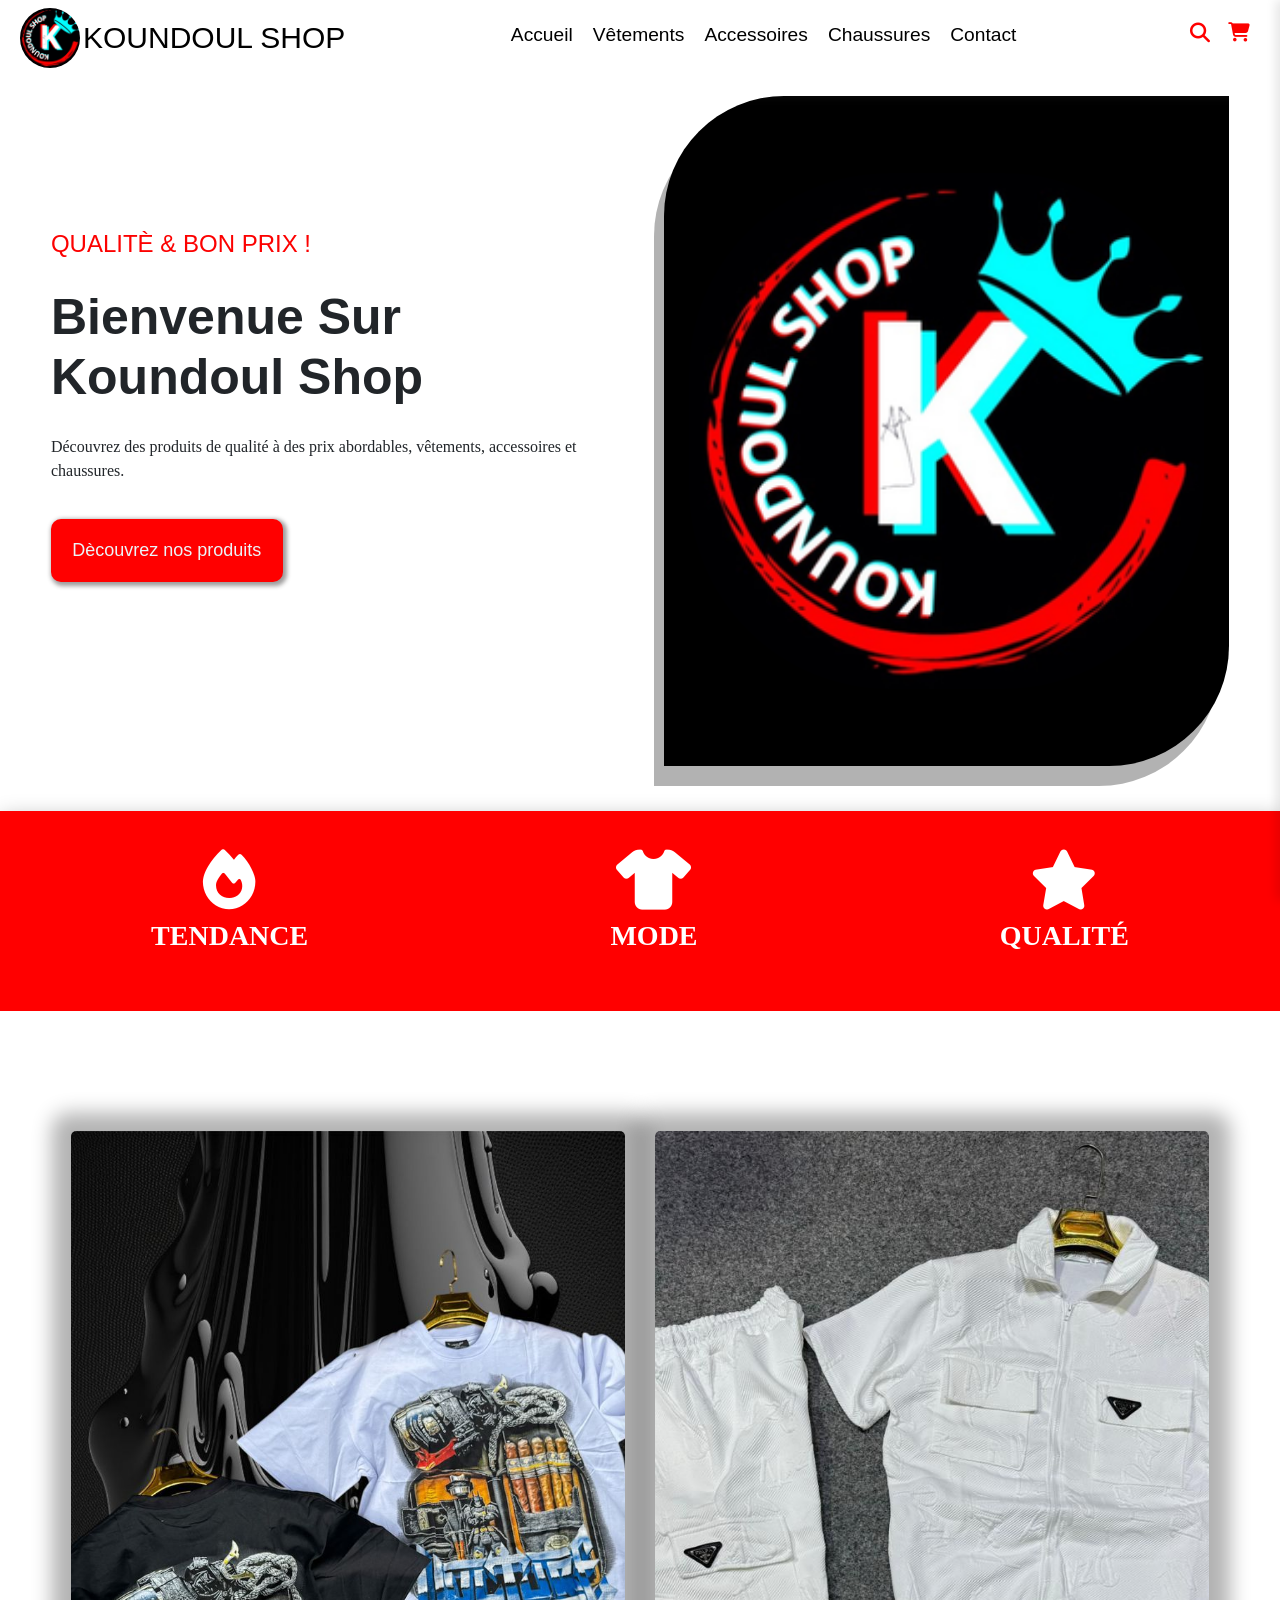
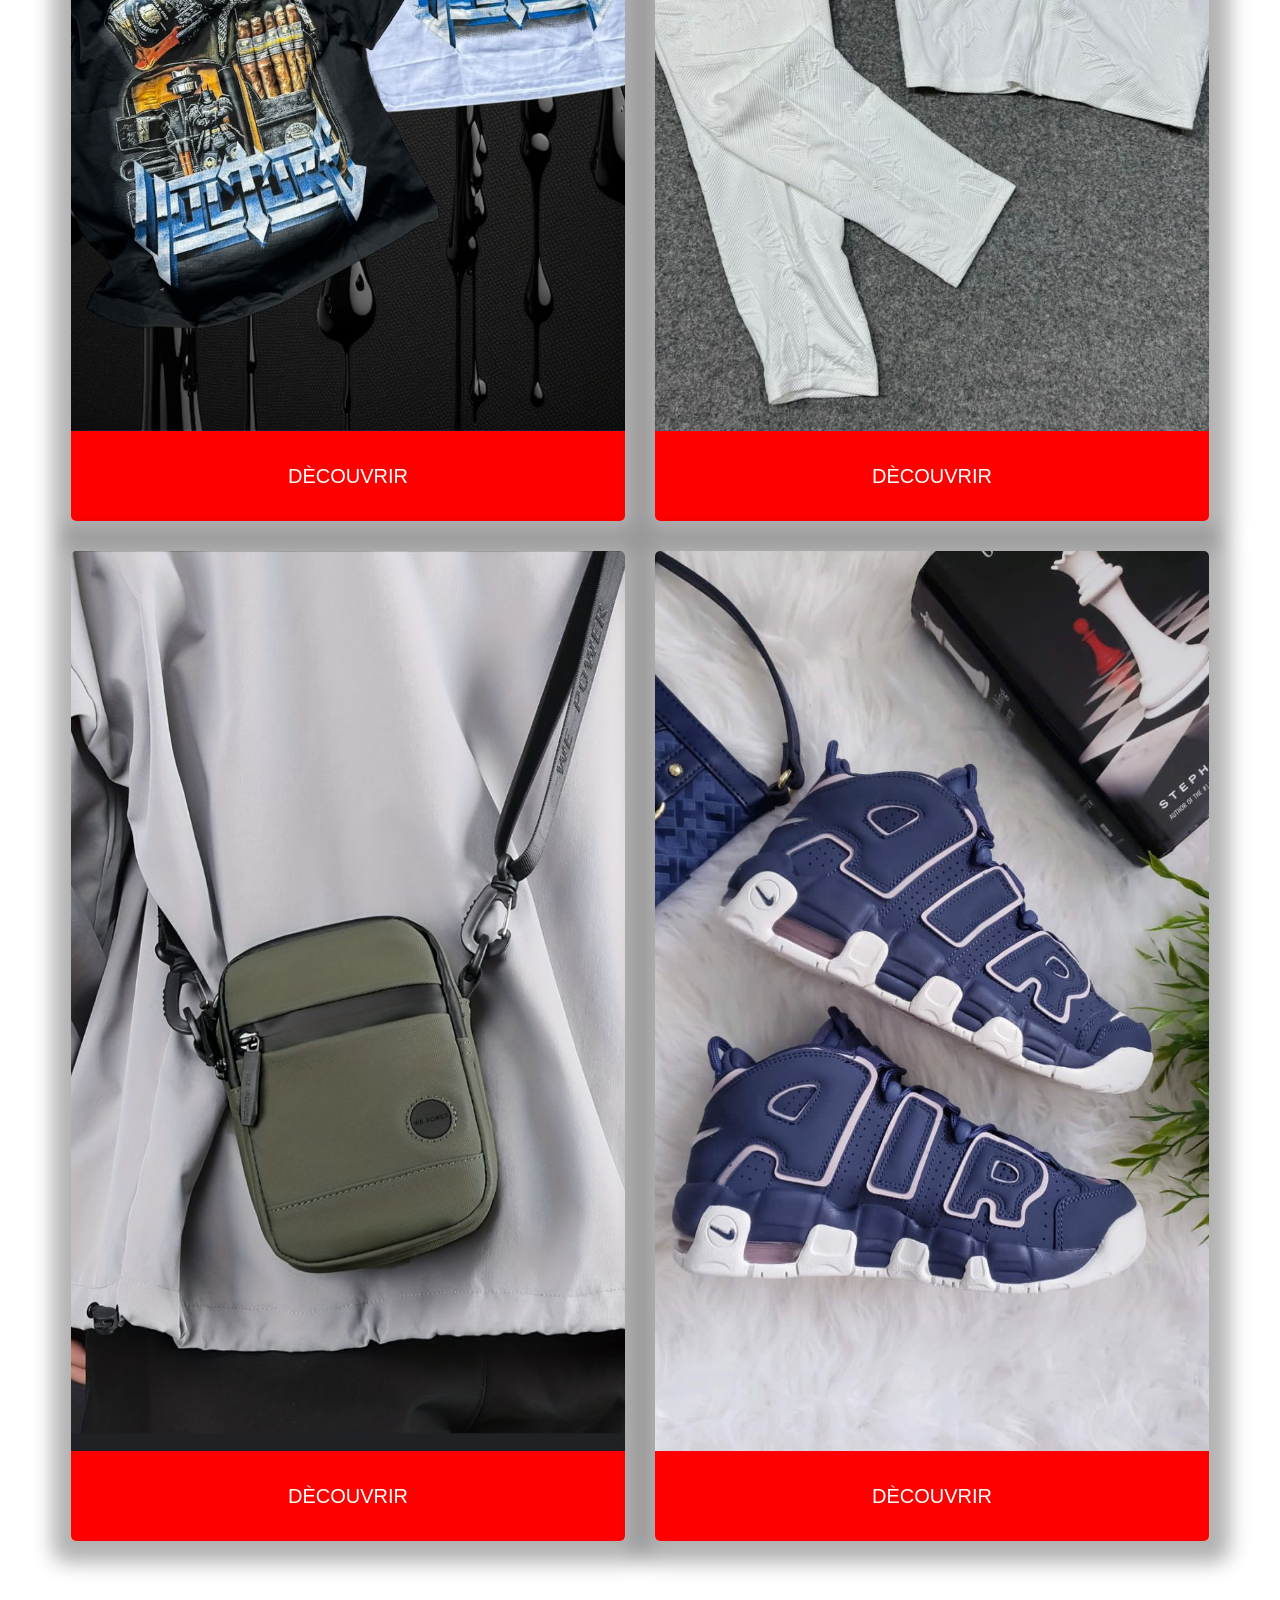
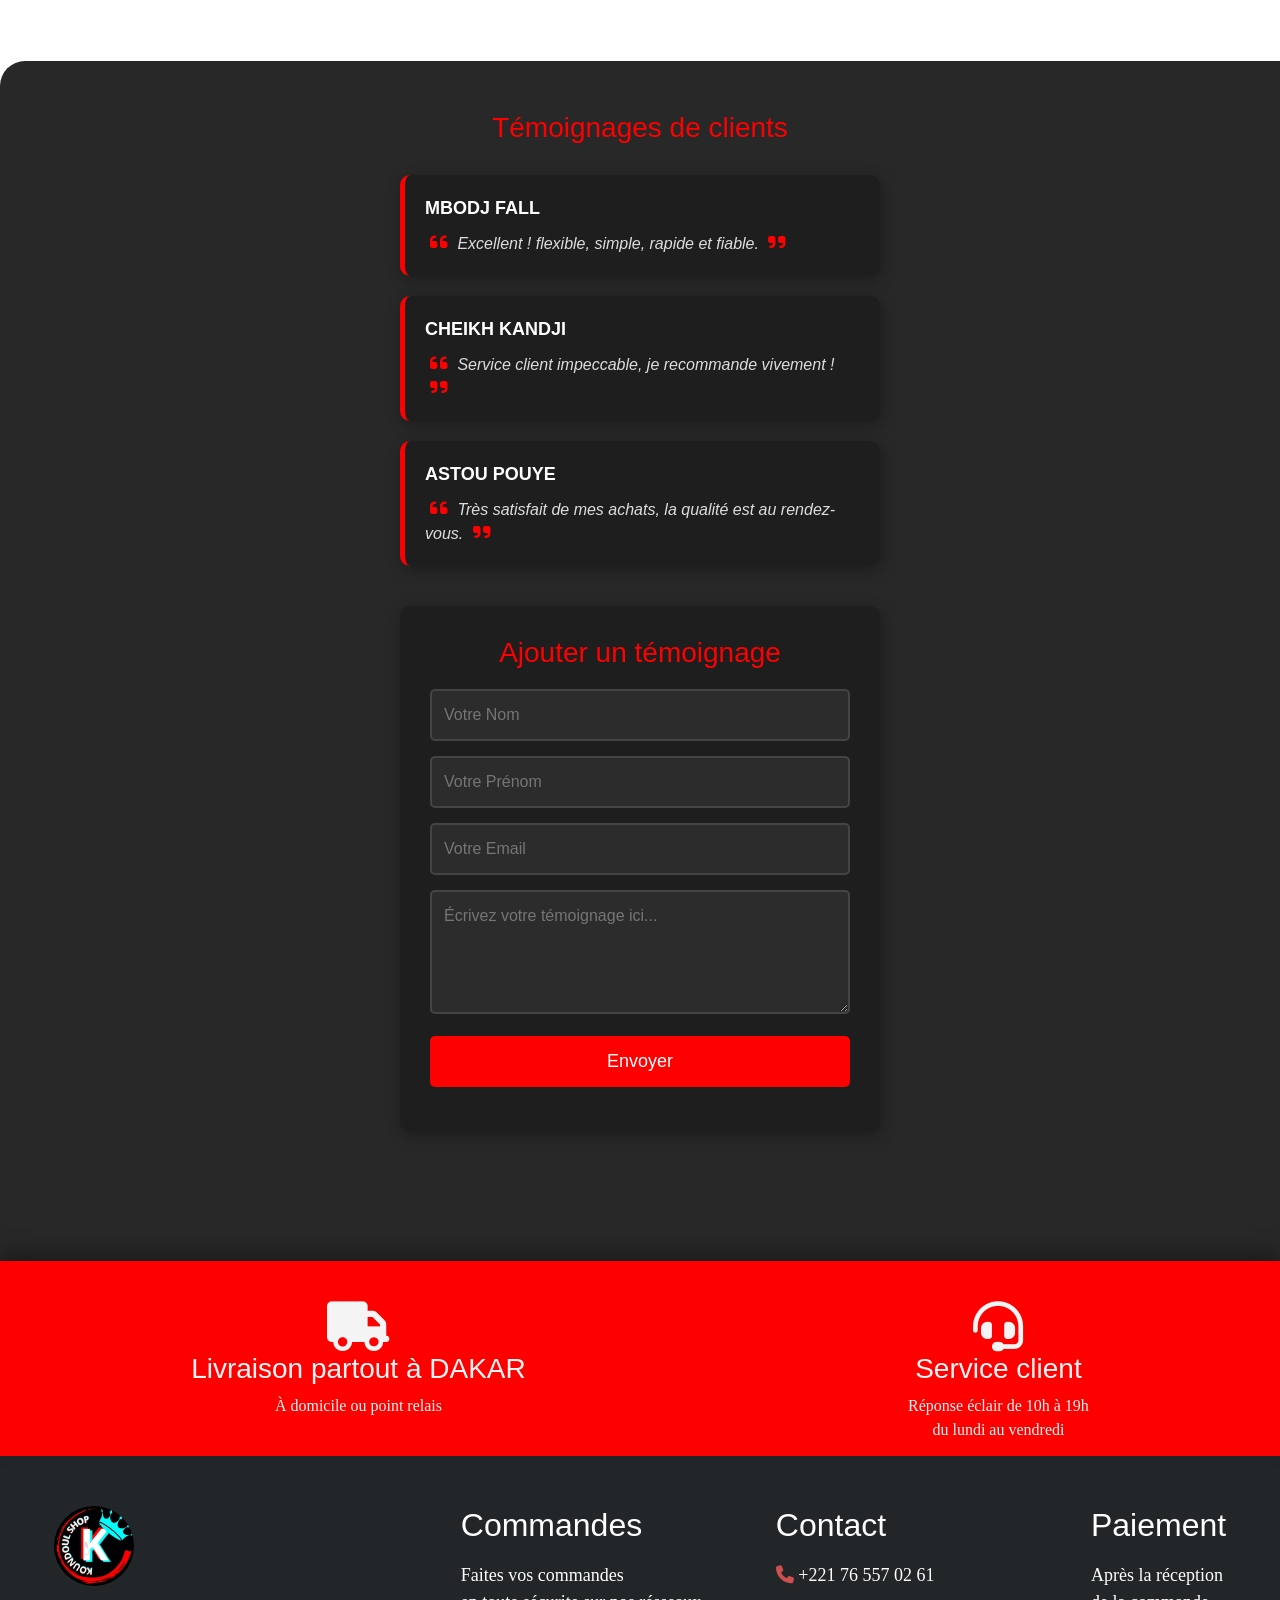
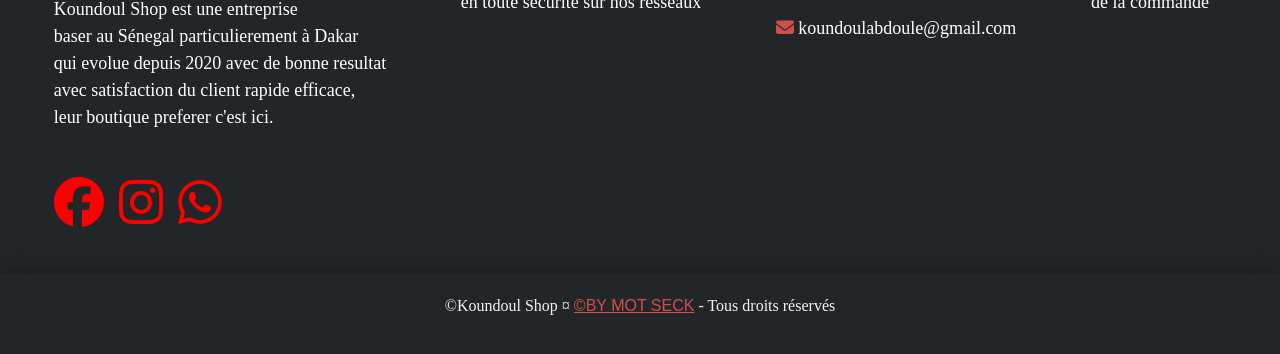
==== commit 77b83291: "ajoute" ====
--- a/index.html
+++ b/index.html
@@ -346,11 +346,11 @@
                         <i class="fas fa-truck"></i>
                     </div>
                     <h3>Livraison partout à DAKAR</h3>
-                    <p>À domicile et en point relais</p>
+                    <p>À domicile ou point relais</p>
                 </div>
             </div>
             
-            <div class="slide reveal">
+            <div class="slide">
                 <div class="div_footer_section_horizontal_client">
                     <div class="div_footer_section_horizontal_client_icon">
                         <i class="fas fa-headset"></i>
@@ -362,13 +362,13 @@
         </div>
         
         <!-- Indicateurs -->
-        <div class="dots reveal">
+        <div class="dots">
             <span class="dot active"></span>
             <span class="dot"></span>
         </div>
         
         
-        <div class="div_footer_section_link reveal">
+        <div class="div_footer_section_link ">
             <div class="div_footer_section_link_aboutUs">
                 <a href="pages/pageAccueil.php" id="aboutUs"><img src="photo/icon_koundoul_Shop.ico" alt="logo"  class="div_footer_section_link_aboutUs_logo"></a>
                 <p>Koundoul Shop est une entreprise <br>baser au Sénegal particulierement à Dakar <br>qui evolue depuis 2020 avec de bonne resultat <br> avec satisfaction du client rapide efficace,<br>  leur boutique preferer c'est ici.</p>
@@ -397,7 +397,34 @@
         </div>
     </footer> 
     <script src="javascript/header.js" defer></script>
-    <script src="javascript/slider.js" defer></script>
+    <script>
+        //  slider dans le footer
+document.addEventListener("DOMContentLoaded", () => {
+    let slides = document.querySelectorAll(".slide");
+    let dots = document.querySelectorAll(".dot");
+    let currentIndex = 0;
+
+    function showSlide(index) {
+        slides.forEach((slide, i) => {
+            slide.classList.remove("active");
+            dots[i].classList.remove("active");
+        });
+
+        slides[index].classList.add("active");
+        dots[index].classList.add("active");
+    }
+
+    function nextSlide() {
+        currentIndex = (currentIndex + 1) % slides.length;
+        showSlide(currentIndex);
+    }
+
+    setInterval(nextSlide, 2000); // Change toutes les 2 secondes
+});
+
+
+
+    </script>
     <script>
         document.addEventListener("DOMContentLoaded", () => {
         const reveals = document.querySelectorAll('.reveal');
--- a/css/header.css
+++ b/css/header.css
@@ -2,6 +2,7 @@
 .logo{
     height: 60px;
     border-radius: 40px;
+    display: block;
     
 }
 .logo_name{
--- a/css/footer.css
+++ b/css/footer.css
@@ -188,7 +188,7 @@
         }
  }
 /* div section horizontale sur mobile */
-@media (max-width: 768px) {
+@media screen and (max-width: 768px) {
         .div_footer_section_horizontal {
             background-color: #FC0100; /* Rouge */
             display: flex;
